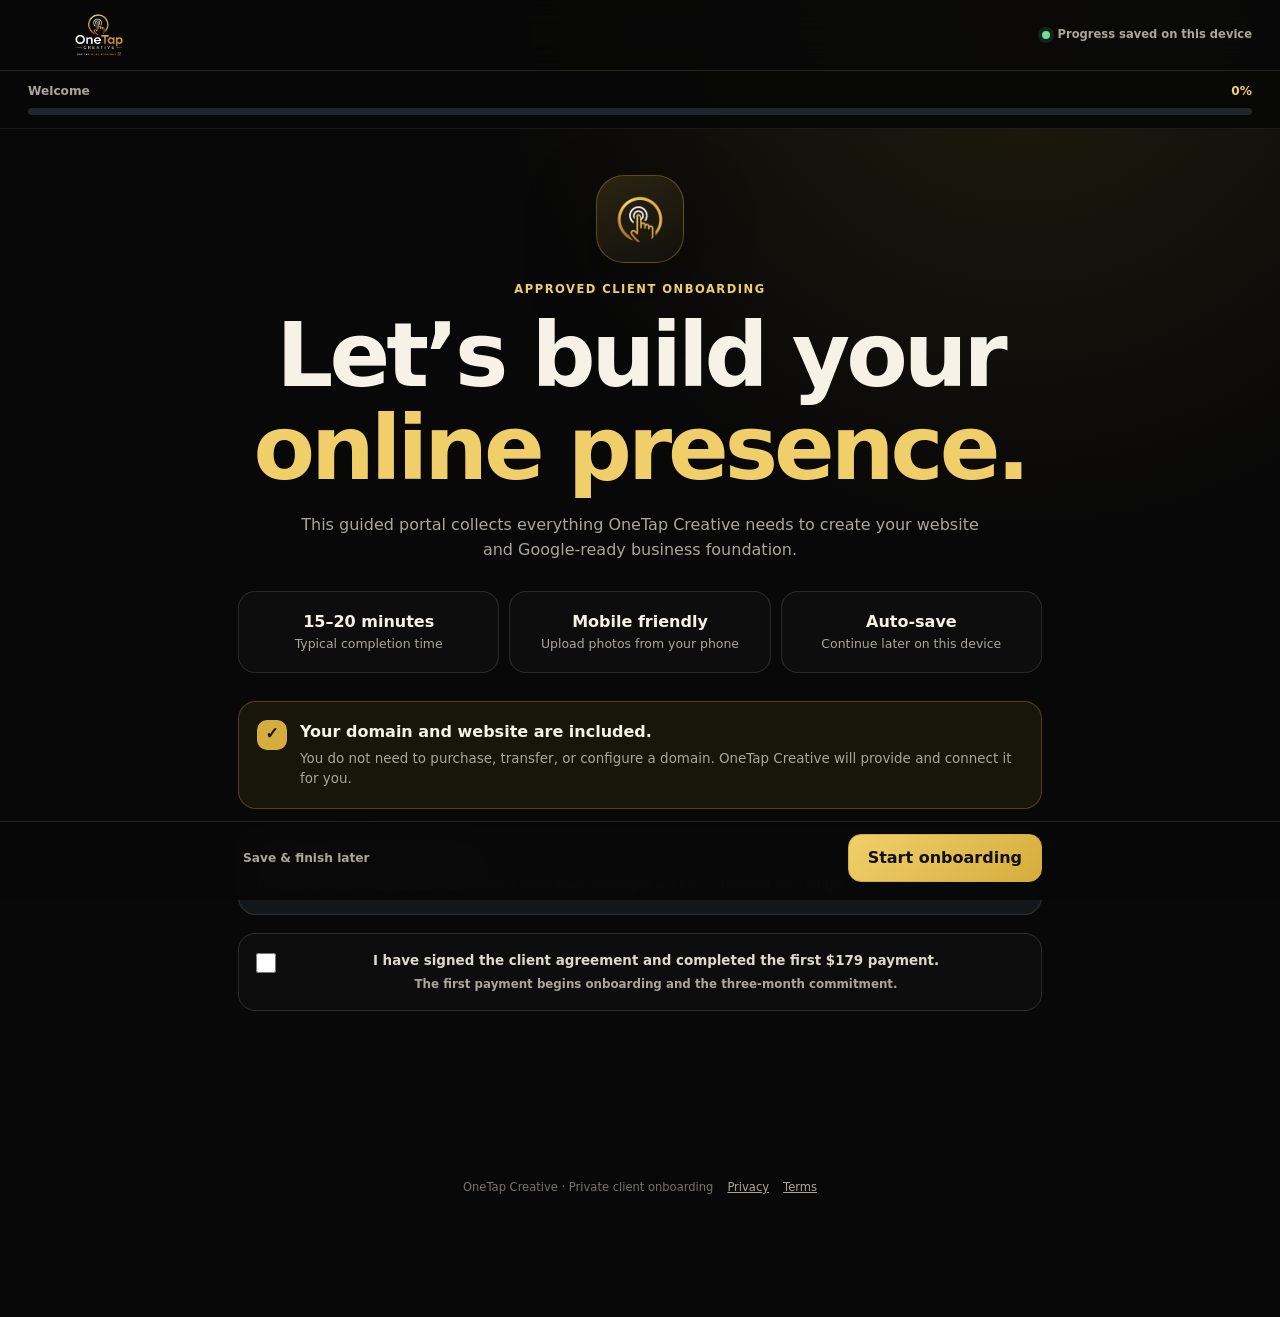
==== onboarding/index.html @ af232808 "Harden static form fallbacks" ====
<!DOCTYPE html>
<html lang="en">
<head>
  <meta charset="utf-8" />
  <meta name="viewport" content="width=device-width, initial-scale=1, viewport-fit=cover" />
  <meta name="robots" content="noindex,nofollow,noarchive" />
  <meta name="theme-color" content="#080808" />
  <meta name="description" content="Private OneTap Creative client onboarding portal." />
  <title>Client Onboarding | OneTap Creative</title>
  <link rel="icon" href="../assets/images/onetap-icon-natural.png" type="image/png" />
  <link rel="apple-touch-icon" href="../assets/images/onetap-icon-natural.png" />
  <link rel="stylesheet" href="onboarding.css?v=1" />
</head>
<body>
  <a class="skip-link" href="#onboarding-form">Skip to onboarding form</a>

  <header class="portal-header">
    <a class="portal-brand" href="../index.html" aria-label="OneTap Creative home">
      <img src="../assets/images/onetap-logo-full-natural.png" alt="OneTap Creative" />
    </a>
    <div class="save-status" id="save-status" role="status" aria-live="polite">
      <span class="save-dot"></span>
      <span>Progress saves on this device</span>
    </div>
  </header>

  <div class="progress-shell" aria-label="Onboarding progress">
    <div class="progress-copy">
      <span id="progress-label">Welcome</span>
      <strong id="progress-percent">0%</strong>
    </div>
    <div class="progress-track" aria-hidden="true"><span id="progress-bar"></span></div>
  </div>

  <main class="portal-main">
    <form
      id="onboarding-form"
      action="https://formsubmit.co/3770cd21b709b2fc75672c99acb98256"
      method="post"
      enctype="multipart/form-data"
      novalidate
    >
      <input type="hidden" name="_subject" value="Completed OneTap Creative Client Onboarding" />
      <input type="hidden" name="_template" value="table" />
      <input type="hidden" name="_captcha" value="false" />
      <input type="hidden" id="onboarding-replyto" name="_replyto" />
      <input type="hidden" name="_autoresponse" value="OneTap Creative received your completed onboarding form. Your business information and uploaded files will be reviewed. You will be contacted if anything is missing before production begins." />
      <input type="hidden" id="form-next" name="_next" value="success.html" />
      <input type="hidden" name="Plan" value="$179/month Complete Online Presence Plan — 3-month minimum" />
      <input type="hidden" name="Portal Version" value="Mobile Onboarding v1" />
      <input type="hidden" id="onboarding-summary" name="Onboarding Summary" />
      <input type="hidden" id="uploaded-file-list" name="Uploaded File Names" />
      <input class="honeypot" type="text" name="_honey" tabindex="-1" autocomplete="off" aria-hidden="true" />

      <section class="portal-step is-active welcome-step" data-step="0" aria-labelledby="welcome-title">
        <div class="welcome-visual"><img src="../assets/images/onetap-icon-natural.png" alt="" /></div>
        <p class="eyebrow">Approved client onboarding</p>
        <h1 id="welcome-title">Let’s build your <em>online presence.</em></h1>
        <p class="step-intro">This guided portal collects everything OneTap Creative needs to create your website and Google-ready business foundation.</p>

        <div class="welcome-facts">
          <article><strong>15–20 minutes</strong><span>Typical completion time</span></article>
          <article><strong>Mobile friendly</strong><span>Upload photos from your phone</span></article>
          <article><strong>Auto-save</strong><span>Continue later on this device</span></article>
        </div>

        <div class="included-domain notice-card">
          <span class="notice-icon" aria-hidden="true">✓</span>
          <div><strong>Your domain and website are included.</strong><p>You do not need to purchase, transfer, or configure a domain. OneTap Creative will provide and connect it for you.</p></div>
        </div>

        <div class="security-card">
          <strong>Never submit passwords.</strong>
          <p>OneTap will send separate instructions whenever manager access is needed for Google or another service.</p>
        </div>

        <label class="confirm-card">
          <input type="checkbox" name="Agreement and Payment Confirmed" value="Yes" required />
          <span><strong>I have signed the client agreement and completed the first $179 payment.</strong><small>The first payment begins onboarding and the three-month commitment.</small></span>
        </label>
      </section>

      <section class="portal-step" data-step="1" aria-labelledby="business-title">
        <p class="eyebrow">Step 1 of 8</p>
        <h2 id="business-title">Tell us about your business.</h2>
        <p class="step-intro">Use the information customers should see online.</p>

        <div class="field-grid two-col">
          <label>Business name *<input name="Business Name" id="business-name" autocomplete="organization" required /></label>
          <label>Primary contact name *<input name="Primary Contact" autocomplete="name" required /></label>
          <label>Best email *<input name="Client Email" id="client-email" type="email" autocomplete="email" required /></label>
          <label>Best phone number *<input name="Business Phone" type="tel" autocomplete="tel" required /></label>
        </div>

        <label>Business type *
          <select name="Business Type" required>
            <option value="" selected disabled>Select your business type</option>
            <option>Barber</option><option>Salon / Hair Stylist</option><option>Nail Technician</option>
            <option>DJ / Event Service</option><option>Auto Detailer</option><option>Cleaning Service</option>
            <option>Landscaper / Lawn Care</option><option>Contractor / Home Service</option>
            <option>Restaurant / Food Service</option><option>Other Local Service</option>
          </select>
        </label>

        <fieldset>
          <legend>How should your location appear? *</legend>
          <div class="choice-stack">
            <label class="choice-card"><input type="radio" name="Location Type" value="Public storefront or office" required /><span><strong>Show my business address</strong><small>Customers visit this location.</small></span></label>
            <label class="choice-card"><input type="radio" name="Location Type" value="Service-area business" required /><span><strong>Show only my service area</strong><small>I travel to customers or work from home.</small></span></label>
          </div>
        </fieldset>

        <div id="address-fields" class="conditional-panel" hidden>
          <div class="field-grid two-col">
            <label>Street address *<input name="Street Address" autocomplete="street-address" /></label>
            <label>City *<input name="Address City" autocomplete="address-level2" /></label>
            <label>State *<input name="Address State" value="CA" autocomplete="address-level1" /></label>
            <label>ZIP code *<input name="ZIP Code" inputmode="numeric" autocomplete="postal-code" /></label>
          </div>
        </div>

        <div id="service-area-fields" class="conditional-panel" hidden>
          <label>Primary city and service area *<textarea name="Service Area" rows="3" placeholder="Example: Stockton and surrounding communities within 25 miles"></textarea></label>
        </div>

        <label>Business hours *<textarea name="Business Hours" rows="5" required placeholder="Example: Monday–Friday 9 AM–6 PM; Saturday 9 AM–3 PM; Sunday closed"></textarea></label>
        <label>Short business description *<textarea name="Business Description" rows="5" maxlength="900" required placeholder="What do you offer, who do you help, and what makes your business different?"></textarea><span class="field-help">Plain language is perfect. OneTap will refine it for the website.</span></label>
      </section>

      <section class="portal-step" data-step="2" aria-labelledby="goal-title">
        <p class="eyebrow">Step 2 of 8</p>
        <h2 id="goal-title">What should customers do first?</h2>
        <p class="step-intro">Choose one primary action. We will design the website around it.</p>

        <fieldset>
          <legend class="sr-only">Primary website action</legend>
          <div class="goal-grid">
            <label class="goal-card"><input type="radio" name="Primary Website Goal" value="Book an appointment" required /><span class="goal-icon">📅</span><strong>Book an appointment</strong><small>Send visitors to a booking option.</small></label>
            <label class="goal-card"><input type="radio" name="Primary Website Goal" value="Request a quote" required /><span class="goal-icon">📝</span><strong>Request a quote</strong><small>Collect qualified project details.</small></label>
            <label class="goal-card"><input type="radio" name="Primary Website Goal" value="Call the business" required /><span class="goal-icon">📞</span><strong>Call the business</strong><small>Make phone calls the main action.</small></label>
            <label class="goal-card"><input type="radio" name="Primary Website Goal" value="Send a text" required /><span class="goal-icon">💬</span><strong>Send a text</strong><small>Start inquiries by text message.</small></label>
            <label class="goal-card"><input type="radio" name="Primary Website Goal" value="Visit the location" required /><span class="goal-icon">📍</span><strong>Visit the location</strong><small>Highlight directions and hours.</small></label>
            <label class="goal-card"><input type="radio" name="Primary Website Goal" value="Help me choose" required /><span class="goal-icon">✨</span><strong>Help me choose</strong><small>OneTap will recommend the best action.</small></label>
          </div>
        </fieldset>

        <div class="conditional-panel" id="goal-details" hidden>
          <div id="booking-fields" hidden>
            <label>Existing booking link, if any<input name="Booking Link" type="url" inputmode="url" placeholder="https://..." /></label>
            <label>How should customers request an appointment?<textarea name="Booking Instructions" rows="4" placeholder="Example: Select a service and time, or text me to confirm availability."></textarea></label>
          </div>
          <div id="quote-fields" hidden>
            <label>What information should customers provide in a quote request?<textarea name="Quote Request Questions" rows="5" placeholder="Example: event date, location, service needed, budget, preferred time..."></textarea></label>
          </div>
          <div id="phone-fields" hidden>
            <label>Public phone number for calls or texts<input name="Public Contact Number" type="tel" autocomplete="tel" /></label>
            <label>Preferred contact hours<input name="Preferred Contact Hours" placeholder="Example: Monday–Saturday, 9 AM–7 PM" /></label>
          </div>
        </div>

        <label>What would make this website successful for you? *<textarea name="Website Success Goal" rows="5" required placeholder="Example: more appointment requests, look professional on Google, show my work, or explain my services clearly."></textarea></label>
      </section>

      <section class="portal-step" data-step="3" aria-labelledby="services-title">
        <p class="eyebrow">Step 3 of 8</p>
        <h2 id="services-title">Add your services and prices.</h2>
        <p class="step-intro">Start with your most important services. You can also upload an existing menu or price sheet later.</p>

        <div id="services-list" class="services-list"></div>
        <button class="secondary-button add-service" id="add-service" type="button">+ Add another service</button>

        <fieldset>
          <legend>How should prices appear?</legend>
          <div class="choice-stack">
            <label class="choice-card"><input type="radio" name="Pricing Display" value="Show exact prices" /><span><strong>Show exact prices</strong><small>Display the amounts I provide.</small></span></label>
            <label class="choice-card"><input type="radio" name="Pricing Display" value="Show starting prices" /><span><strong>Show starting prices</strong><small>Use “Starting at” where appropriate.</small></span></label>
            <label class="choice-card"><input type="radio" name="Pricing Display" value="Do not show prices" /><span><strong>Do not show prices</strong><small>Ask visitors to contact the business.</small></span></label>
            <label class="choice-card"><input type="radio" name="Pricing Display" value="Help me decide" /><span><strong>Help me decide</strong><small>OneTap will recommend the best approach.</small></span></label>
          </div>
        </fieldset>

        <label>Payment methods accepted<textarea name="Payment Methods" rows="3" placeholder="Example: cash, card, Apple Pay, Cash App, invoice"></textarea></label>
      </section>

      <section class="portal-step" data-step="4" aria-labelledby="brand-title">
        <p class="eyebrow">Step 4 of 8</p>
        <h2 id="brand-title">Choose the look and feel.</h2>
        <p class="step-intro">You do not need design experience. Pick what feels closest to your business.</p>

        <fieldset>
          <legend>Preferred website style *</legend>
          <div class="style-grid">
            <label class="style-card modern"><input type="radio" name="Website Style" value="Modern and clean" required /><span><b>Modern &amp; clean</b><small>Simple, bright, organized</small></span></label>
            <label class="style-card bold"><input type="radio" name="Website Style" value="Bold and energetic" required /><span><b>Bold &amp; energetic</b><small>Strong contrast and impact</small></span></label>
            <label class="style-card premium"><input type="radio" name="Website Style" value="Premium and elegant" required /><span><b>Premium &amp; elegant</b><small>Refined and polished</small></span></label>
            <label class="style-card friendly"><input type="radio" name="Website Style" value="Friendly and welcoming" required /><span><b>Friendly &amp; welcoming</b><small>Warm and approachable</small></span></label>
            <label class="style-card dark"><input type="radio" name="Website Style" value="Dark and professional" required /><span><b>Dark &amp; professional</b><small>Confident and modern</small></span></label>
            <label class="style-card choose"><input type="radio" name="Website Style" value="Let OneTap choose" required /><span><b>Let OneTap choose</b><small>We will match your industry</small></span></label>
          </div>
        </fieldset>

        <div class="field-grid two-col">
          <label>Preferred colors<input name="Preferred Colors" placeholder="Example: black and gold" /></label>
          <label>Colors to avoid<input name="Colors to Avoid" placeholder="Example: bright pink" /></label>
        </div>
        <label>Words that describe your brand<textarea name="Brand Personality" rows="3" placeholder="Example: professional, family-friendly, premium, energetic"></textarea></label>
        <label>Social media links or handles<textarea name="Social Media Links" rows="4" placeholder="Instagram, Facebook, TikTok, YouTube, Yelp, or other links"></textarea></label>
      </section>

      <section class="portal-step" data-step="5" aria-labelledby="content-title">
        <p class="eyebrow">Step 5 of 8</p>
        <h2 id="content-title">Upload your photos and content.</h2>
        <p class="step-intro">Original, well-lit photos build trust. Upload what you have now; OneTap will organize it.</p>

        <div class="upload-stack">
          <label class="upload-card">
            <span class="upload-icon">⬆</span><strong>Business logo</strong><small>PNG, JPG, WEBP, SVG, or PDF</small>
            <input type="file" name="Business Logo" accept="image/png,image/jpeg,image/webp,image/svg+xml,application/pdf" />
            <span class="file-status">No file selected</span>
          </label>
          <label class="upload-card">
            <span class="upload-icon">📷</span><strong>Business and work photos</strong><small>Team, location, services, products, or completed work</small>
            <input type="file" name="Business Photos" accept="image/*" multiple />
            <span class="file-status">No files selected</span>
          </label>
          <label class="upload-card">
            <span class="upload-icon">📄</span><strong>Menus, flyers, or price sheets</strong><small>Photos or PDFs are accepted</small>
            <input type="file" name="Menus and Documents" accept="image/*,application/pdf" multiple />
            <span class="file-status">No files selected</span>
          </label>
        </div>

        <div id="image-preview" class="image-preview" aria-live="polite"></div>
        <p class="upload-note">For reliable delivery, keep the combined upload under 20 MB. Text answers save automatically, but files may need to be selected again if you close the browser or switch devices.</p>

        <fieldset>
          <legend>Do you need help with images?</legend>
          <div class="choice-stack">
            <label class="choice-card"><input type="radio" name="Image Help" value="No, I have enough original photos" /><span><strong>I have enough photos</strong><small>Use the images I submitted.</small></span></label>
            <label class="choice-card"><input type="radio" name="Image Help" value="Yes, help find appropriate images" /><span><strong>I need image help</strong><small>OneTap may recommend appropriate licensed images.</small></span></label>
          </div>
        </fieldset>

        <label>Anything important that must appear on the website?<textarea name="Required Website Content" rows="5" placeholder="Certifications, years of experience, guarantees, policies, awards, languages, special offers, or other details"></textarea></label>
      </section>

      <section class="portal-step" data-step="6" aria-labelledby="contact-title">
        <p class="eyebrow">Step 6 of 8</p>
        <h2 id="contact-title">Confirm customer contact details.</h2>
        <p class="step-intro">This is where website inquiries should go after launch.</p>

        <div class="field-grid two-col">
          <label>Inquiry notification email *<input name="Inquiry Email" type="email" autocomplete="email" required /></label>
          <label>Inquiry notification phone<input name="Inquiry Phone" type="tel" autocomplete="tel" /></label>
        </div>
        <label>How quickly do you normally respond?<select name="Response Time"><option value="">Select one</option><option>Within 1 hour</option><option>Same business day</option><option>Within 24 hours</option><option>Within 2 business days</option><option>Response time varies</option></select></label>
        <label>Customer instructions<textarea name="Customer Contact Instructions" rows="4" placeholder="Example: Please include the event date and location, or text for same-day availability."></textarea></label>

        <div class="notice-card">
          <span class="notice-icon">i</span>
          <div><strong>OneTap will create and connect the website form.</strong><p>You do not need to configure technical form settings, hosting, or email routing.</p></div>
        </div>
      </section>

      <section class="portal-step" data-step="7" aria-labelledby="google-title">
        <p class="eyebrow">Step 7 of 8</p>
        <h2 id="google-title">Google Business Profile.</h2>
        <p class="step-intro">Tell us what you already have. OneTap will guide the next step without asking for your password.</p>

        <fieldset>
          <legend>Do you currently have a Google Business Profile? *</legend>
          <div class="choice-stack">
            <label class="choice-card"><input type="radio" name="Google Business Profile Status" value="Yes" required /><span><strong>Yes</strong><small>My business already appears on Google Maps or Search.</small></span></label>
            <label class="choice-card"><input type="radio" name="Google Business Profile Status" value="No" required /><span><strong>No</strong><small>I need OneTap’s help creating one.</small></span></label>
            <label class="choice-card"><input type="radio" name="Google Business Profile Status" value="Not sure" required /><span><strong>Not sure</strong><small>OneTap can check for me.</small></span></label>
          </div>
        </fieldset>

        <div class="conditional-panel" id="gbp-existing" hidden>
          <label>Google Business Profile or Maps link, if available<input name="Existing Google Profile Link" type="url" inputmode="url" placeholder="https://..." /></label>
          <div class="security-card"><strong>Do not enter your Google password.</strong><p>After submission, OneTap will send simple instructions for adding OneTap Creative as a manager.</p></div>
        </div>

        <div class="conditional-panel" id="gbp-new" hidden>
          <label>Official business name for Google<input name="Official Google Business Name" /></label>
          <label>Primary business category<input name="Preferred Google Category" placeholder="Example: Barber shop, DJ service, Cleaning service" /></label>
          <label>Business opening month and year<input name="Business Opening Date" placeholder="Example: June 2021" /></label>
          <label>Google business description<textarea name="Google Business Description" rows="5" placeholder="Describe your services, service area, experience, and what makes the business different."></textarea></label>
          <div class="notice-card"><span class="notice-icon">✓</span><div><strong>The profile belongs to your business.</strong><p>OneTap will request management access only. Google controls verification, approval, suspension, Maps placement, and search rankings.</p></div></div>
        </div>
      </section>

      <section class="portal-step" data-step="8" aria-labelledby="review-title">
        <p class="eyebrow">Step 8 of 8</p>
        <h2 id="review-title">Review and submit.</h2>
        <p class="step-intro">Check the summary below. Use Back to correct anything before submitting.</p>

        <div id="review-summary" class="review-summary"></div>

        <div class="final-confirmations">
          <label class="confirm-card"><input type="checkbox" name="Information Accuracy Confirmed" value="Yes" required /><span><strong>The business information is accurate.</strong><small>I will notify OneTap if anything changes.</small></span></label>
          <label class="confirm-card"><input type="checkbox" name="Content Rights Confirmed" value="Yes" required /><span><strong>I am authorized to use the submitted content.</strong><small>This includes photos, logos, text, and business information.</small></span></label>
          <label class="confirm-card"><input type="checkbox" name="Scope Confirmed" value="Yes" required /><span><strong>I understand the standard website scope.</strong><small>One mobile-first page, up to approximately 8–10 sections, one primary action, and two organized prelaunch revision rounds.</small></span></label>
          <label class="confirm-card"><input type="checkbox" name="Monthly Updates Confirmed" value="Yes" required /><span><strong>I understand the monthly update allowance.</strong><small>Up to 30 minutes of reasonable updates per month; unused time does not roll over.</small></span></label>
          <label class="confirm-card"><input type="checkbox" name="Domain Management Confirmed" value="Yes" required /><span><strong>I understand OneTap provides and connects the domain and website.</strong><small>Domain, hosting, SSL, backups, and technical management are included while the plan is active, subject to the client agreement.</small></span></label>
        </div>

        <div class="submit-notice"><strong>Ready to submit?</strong><p>OneTap will review your onboarding, identify anything missing, and begin the production process when the required content is complete.</p></div>
      </section>

      <div class="validation-message" id="validation-message" role="alert" aria-live="assertive" hidden></div>

      <nav class="portal-actions" aria-label="Onboarding controls">
        <button class="text-button" id="save-later" type="button">Save &amp; finish later</button>
        <div class="action-buttons">
          <button class="secondary-button" id="back-button" type="button" hidden>Back</button>
          <button class="primary-button" id="next-button" type="button">Start onboarding</button>
          <button class="primary-button submit-button" id="submit-button" type="submit" hidden>Submit onboarding <span aria-hidden="true">→</span></button>
        </div>
      </nav>
    </form>
  </main>

  <footer class="portal-footer"><p>OneTap Creative · Private client onboarding</p><a href="../privacy.html" target="_blank" rel="noopener">Privacy</a><a href="../terms.html" target="_blank" rel="noopener">Terms</a></footer>
  <script src="onboarding.js?v=1"></script>
</body>
</html>
---- onboarding/onboarding.css ----
:root{--bg:#080808;--panel:#111316;--panel-2:#171a1e;--text:#f6f2e8;--muted:#aaa69c;--line:rgba(255,255,255,.12);--gold:#d6ad3c;--gold-light:#f0cf6a;--danger:#ff7a7a;--success:#6ddd9a;--shadow:0 24px 70px rgba(0,0,0,.38);--radius:22px;--safe-bottom:max(18px,env(safe-area-inset-bottom))}*{box-sizing:border-box}html{scroll-behavior:smooth}body{margin:0;background:radial-gradient(circle at 80% 0,rgba(214,173,60,.12),transparent 32%),var(--bg);color:var(--text);font-family:Inter,ui-sans-serif,system-ui,-apple-system,BlinkMacSystemFont,"Segoe UI",sans-serif;line-height:1.55}button,input,select,textarea{font:inherit}button{cursor:pointer}a{color:inherit}.skip-link{position:fixed;left:12px;top:-60px;z-index:100;background:#fff;color:#111;padding:10px 14px;border-radius:10px}.skip-link:focus{top:12px}.portal-header{position:sticky;top:0;z-index:30;display:flex;align-items:center;justify-content:space-between;gap:16px;padding:14px clamp(16px,4vw,28px);background:rgba(8,8,8,.9);backdrop-filter:blur(16px);border-bottom:1px solid var(--line)}.portal-brand img{display:block;width:142px;max-height:42px;object-fit:contain}.save-status{display:flex;align-items:center;gap:8px;color:var(--muted);font-size:.72rem;font-weight:700}.save-dot{width:8px;height:8px;border-radius:50%;background:var(--success);box-shadow:0 0 0 4px rgba(109,221,154,.12)}.save-status.is-saving .save-dot{background:var(--gold);animation:pulse 1s infinite}.progress-shell{position:sticky;top:70px;z-index:25;padding:11px clamp(16px,4vw,28px) 13px;background:rgba(8,8,8,.94);border-bottom:1px solid rgba(255,255,255,.07)}.progress-copy{display:flex;justify-content:space-between;gap:12px;margin-bottom:7px;color:var(--muted);font-size:.76rem;font-weight:800}.progress-copy strong{color:var(--gold-light)}.progress-track{height:7px;background:#22262a;border-radius:999px;overflow:hidden}.progress-track span{display:block;height:100%;width:0;background:linear-gradient(90deg,#a77816,var(--gold-light));border-radius:inherit;transition:width .28s ease}.portal-main{width:min(100%,860px);margin:0 auto;padding:28px 16px 140px}.portal-step{display:none;animation:stepIn .28s ease}.portal-step.is-active{display:block}.welcome-step{text-align:center}.welcome-visual{display:grid;place-items:center;width:88px;height:88px;margin:4px auto 18px;border:1px solid rgba(214,173,60,.35);border-radius:28px;background:linear-gradient(145deg,rgba(214,173,60,.16),rgba(255,255,255,.02));box-shadow:var(--shadow)}.welcome-visual img{width:58px;height:58px;object-fit:contain}.eyebrow{margin:0 0 10px;color:var(--gold-light);font-size:.72rem;font-weight:900;letter-spacing:.13em;text-transform:uppercase}.portal-step h1,.portal-step h2{margin:0;line-height:1.04;letter-spacing:-.045em}.portal-step h1{font-size:clamp(2.8rem,13vw,5.6rem)}.portal-step h2{font-size:clamp(2.35rem,10vw,4.4rem)}.portal-step em{color:var(--gold-light);font-style:normal}.step-intro{max-width:700px;margin:18px auto 28px;color:var(--muted);font-size:1rem}.welcome-facts{display:grid;gap:10px;margin:28px 0}.welcome-facts article{padding:18px;border:1px solid var(--line);border-radius:17px;background:rgba(255,255,255,.025)}.welcome-facts strong,.welcome-facts span{display:block}.welcome-facts strong{font-size:1rem}.welcome-facts span{color:var(--muted);font-size:.78rem}.notice-card,.security-card,.submit-notice{display:grid;grid-template-columns:auto 1fr;gap:13px;text-align:left;padding:18px;border-radius:18px;margin:18px 0}.notice-card{border:1px solid rgba(214,173,60,.3);background:rgba(214,173,60,.08)}.security-card{display:block;border:1px solid rgba(255,255,255,.12);background:#14171a}.notice-icon{display:grid;place-items:center;width:30px;height:30px;border-radius:10px;background:var(--gold);color:#111;font-weight:1000}.notice-card p,.security-card p,.submit-notice p{margin:4px 0 0;color:var(--muted);font-size:.84rem}.included-domain{margin-top:22px}label,fieldset{display:block}fieldset{padding:0;margin:28px 0;border:0}legend{margin-bottom:13px;font-weight:900}.field-grid{display:grid;gap:16px}.two-col{grid-template-columns:1fr}label{margin:16px 0;color:#ddd9cf;font-size:.84rem;font-weight:800}input,select,textarea{width:100%;margin-top:7px;padding:15px 14px;border:1px solid var(--line);border-radius:14px;background:#101215;color:var(--text);outline:none;transition:border-color .2s,box-shadow .2s,background .2s}input:focus,select:focus,textarea:focus{border-color:var(--gold);box-shadow:0 0 0 4px rgba(214,173,60,.12);background:#121519}textarea{resize:vertical;min-height:96px}.field-help{display:block;margin-top:7px;color:var(--muted);font-size:.72rem;font-weight:600}.choice-stack,.goal-grid,.style-grid{display:grid;gap:10px}.choice-card,.goal-card,.style-card,.confirm-card{position:relative;display:grid;grid-template-columns:auto 1fr;gap:12px;align-items:start;margin:0;padding:17px;border:1px solid var(--line);border-radius:17px;background:rgba(255,255,255,.025);cursor:pointer;transition:border-color .2s,transform .2s,background .2s}.choice-card:hover,.goal-card:hover,.style-card:hover,.confirm-card:hover{transform:translateY(-1px);border-color:rgba(214,173,60,.45)}.choice-card:has(input:checked),.goal-card:has(input:checked),.style-card:has(input:checked),.confirm-card:has(input:checked){border-color:var(--gold);background:rgba(214,173,60,.09);box-shadow:0 0 0 3px rgba(214,173,60,.08)}.choice-card input,.goal-card input,.style-card input,.confirm-card input{width:20px;height:20px;margin:2px 0 0;accent-color:var(--gold)}.choice-card strong,.choice-card small,.goal-card strong,.goal-card small,.style-card b,.style-card small,.confirm-card strong,.confirm-card small{display:block}.choice-card small,.goal-card small,.style-card small,.confirm-card small{margin-top:3px;color:var(--muted);font-size:.74rem;font-weight:600}.goal-card{grid-template-columns:42px 1fr;min-height:116px}.goal-icon{font-size:1.55rem}.style-card{min-height:116px;align-items:end;overflow:hidden}.style-card::after{content:"";position:absolute;inset:0;z-index:-1;opacity:.42}.style-card.modern::after{background:linear-gradient(135deg,#eef2f3,#a8b5be)}.style-card.bold::after{background:linear-gradient(135deg,#ff4d32,#111 65%)}.style-card.premium::after{background:linear-gradient(135deg,#0c0c0c,#b28a2e)}.style-card.friendly::after{background:linear-gradient(135deg,#f6c781,#e99b73)}.style-card.dark::after{background:linear-gradient(135deg,#111,#24303b)}.style-card.choose::after{background:linear-gradient(135deg,#392b4f,#826ca4)}.conditional-panel{margin:18px 0;padding:17px;border:1px solid var(--line);border-radius:18px;background:rgba(255,255,255,.02)}.services-list{display:grid;gap:14px}.service-row{position:relative;padding:18px;border:1px solid var(--line);border-radius:18px;background:var(--panel)}.service-row-header{display:flex;justify-content:space-between;align-items:center;gap:12px;margin-bottom:4px}.service-row-header strong{color:var(--gold-light)}.remove-service{border:0;background:transparent;color:#c8c2b7;font-size:.75rem;font-weight:800}.remove-service:hover{color:var(--danger)}.add-service{width:100%;margin-top:14px}.upload-stack{display:grid;gap:13px}.upload-card{display:grid;grid-template-columns:42px 1fr;column-gap:12px;align-items:center;margin:0;padding:19px;border:1px dashed rgba(214,173,60,.4);border-radius:18px;background:rgba(214,173,60,.045);cursor:pointer}.upload-card:hover{border-style:solid}.upload-card input{grid-column:1/-1;margin:12px 0 0;padding:10px;background:#0d0f11}.upload-card strong,.upload-card small,.upload-card .file-status{display:block}.upload-card small{color:var(--muted);font-size:.72rem}.upload-icon{font-size:1.5rem}.file-status{grid-column:1/-1;margin-top:8px;color:var(--gold-light);font-size:.72rem}.image-preview{display:grid;grid-template-columns:repeat(3,1fr);gap:8px;margin-top:14px}.image-preview img{width:100%;aspect-ratio:1;object-fit:cover;border-radius:12px;border:1px solid var(--line)}.upload-note{color:var(--muted);font-size:.75rem}.review-summary{display:grid;gap:12px}.review-card{padding:18px;border:1px solid var(--line);border-radius:18px;background:var(--panel)}.review-card-head{display:flex;justify-content:space-between;align-items:center;gap:14px;margin-bottom:10px}.review-card h3{margin:0;font-size:1rem}.review-card button{border:0;background:transparent;color:var(--gold-light);font-size:.75rem;font-weight:900}.review-card dl{display:grid;grid-template-columns:minmax(110px,.7fr) 1.3fr;gap:8px 12px;margin:0}.review-card dt{color:var(--muted);font-size:.73rem}.review-card dd{margin:0;overflow-wrap:anywhere;font-size:.8rem;font-weight:700}.final-confirmations{display:grid;gap:10px;margin-top:22px}.submit-notice{display:block;border:1px solid rgba(109,221,154,.28);background:rgba(109,221,154,.07)}.validation-message{position:fixed;left:16px;right:16px;bottom:105px;z-index:50;max-width:760px;margin:auto;padding:13px 15px;border:1px solid rgba(255,122,122,.4);border-radius:14px;background:#32191b;color:#ffd6d6;box-shadow:var(--shadow);font-size:.82rem;font-weight:800}.portal-actions{position:fixed;left:0;right:0;bottom:0;z-index:40;display:flex;justify-content:space-between;align-items:center;gap:10px;padding:12px max(16px,calc((100vw - 860px)/2 + 16px)) var(--safe-bottom);background:rgba(8,8,8,.95);backdrop-filter:blur(18px);border-top:1px solid var(--line)}.action-buttons{display:flex;gap:8px;margin-left:auto}.primary-button,.secondary-button,.text-button{min-height:48px;border-radius:13px;font-weight:900}.primary-button{border:1px solid var(--gold);background:linear-gradient(135deg,var(--gold-light),var(--gold));color:#111;padding:0 19px}.secondary-button{border:1px solid var(--line);background:#16191c;color:var(--text);padding:0 17px}.text-button{border:0;background:transparent;color:var(--muted);padding:0 5px;font-size:.76rem}.primary-button:disabled{opacity:.62;cursor:wait}.portal-footer{display:flex;justify-content:center;gap:14px;flex-wrap:wrap;padding:28px 16px 120px;color:#77736b;font-size:.72rem}.portal-footer p{margin:0}.portal-footer a{color:#aaa69c}.honeypot{position:absolute!important;left:-9999px!important;width:1px!important;height:1px!important}.sr-only{position:absolute;width:1px;height:1px;padding:0;margin:-1px;overflow:hidden;clip:rect(0,0,0,0);white-space:nowrap;border:0}.is-invalid{border-color:var(--danger)!important;box-shadow:0 0 0 4px rgba(255,122,122,.1)!important}@keyframes stepIn{from{opacity:0;transform:translateY(8px)}to{opacity:1;transform:none}}@keyframes pulse{50%{opacity:.45}}@media(min-width:620px){.portal-main{padding-top:42px}.welcome-facts{grid-template-columns:repeat(3,1fr)}.two-col,.goal-grid,.style-grid{grid-template-columns:repeat(2,minmax(0,1fr))}.portal-step:not(.welcome-step){padding:12px 28px}.image-preview{grid-template-columns:repeat(5,1fr)}}@media(min-width:900px){.portal-main{padding-left:28px;padding-right:28px}.portal-step:not(.welcome-step){padding:18px 52px}.portal-actions{padding-left:max(24px,calc((100vw - 860px)/2 + 28px));padding-right:max(24px,calc((100vw - 860px)/2 + 28px))}}@media(max-width:540px){.save-status span:last-child{display:none}.portal-brand img{width:124px}.portal-header{min-height:64px}.progress-shell{top:64px}.portal-actions{align-items:center}.text-button{max-width:90px;line-height:1.15}.primary-button,.secondary-button{padding-inline:14px}.review-card dl{grid-template-columns:1fr}.review-card dt{margin-top:4px}.goal-grid,.style-grid{grid-template-columns:1fr}}@media(prefers-reduced-motion:reduce){*{scroll-behavior:auto!important;animation:none!important;transition:none!important}}
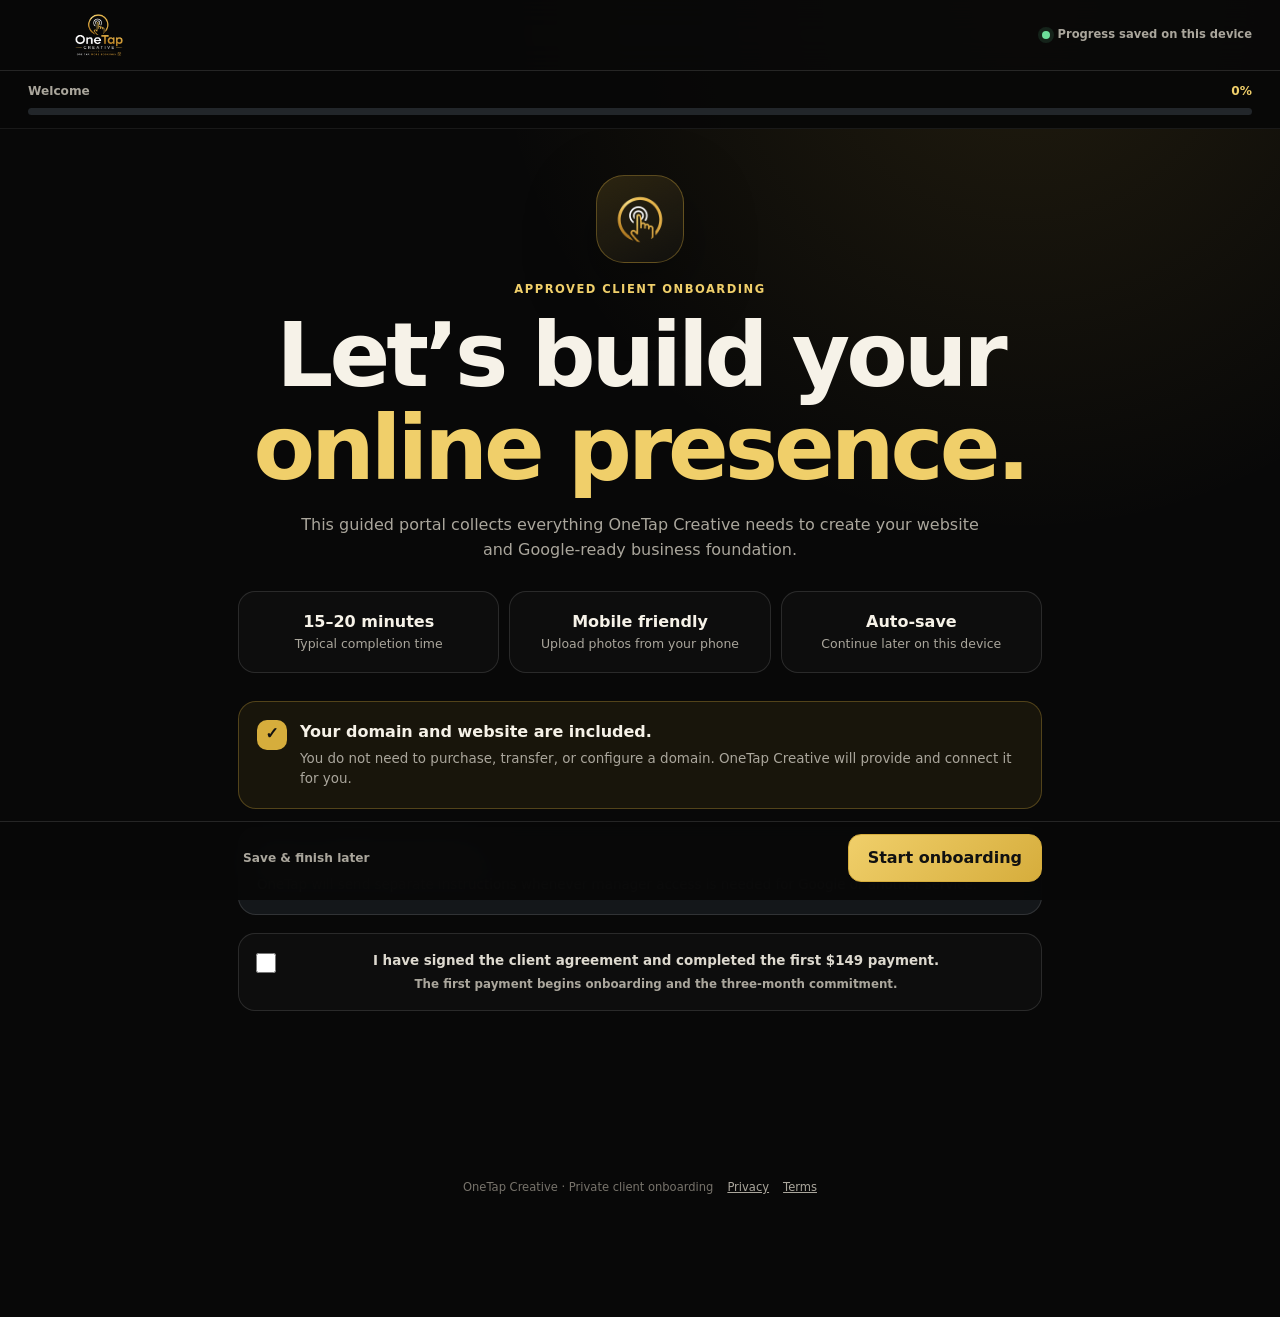
==== commit 1e1ce4ba: "Update OneTap pricing to $149 monthly" ====
--- a/onboarding/index.html
+++ b/onboarding/index.html
@@ -46,7 +46,7 @@
       <input type="hidden" id="onboarding-replyto" name="_replyto" />
       <input type="hidden" name="_autoresponse" value="OneTap Creative received your completed onboarding form. Your business information and uploaded files will be reviewed. You will be contacted if anything is missing before production begins." />
       <input type="hidden" id="form-next" name="_next" value="success.html" />
-      <input type="hidden" name="Plan" value="$179/month Complete Online Presence Plan — 3-month minimum" />
+      <input type="hidden" name="Plan" value="$149/month Complete Online Presence Plan — 3-month minimum" />
       <input type="hidden" name="Portal Version" value="Mobile Onboarding v1" />
       <input type="hidden" id="onboarding-summary" name="Onboarding Summary" />
       <input type="hidden" id="uploaded-file-list" name="Uploaded File Names" />
@@ -76,7 +76,7 @@
 
         <label class="confirm-card">
           <input type="checkbox" name="Agreement and Payment Confirmed" value="Yes" required />
-          <span><strong>I have signed the client agreement and completed the first $179 payment.</strong><small>The first payment begins onboarding and the three-month commitment.</small></span>
+          <span><strong>I have signed the client agreement and completed the first $149 payment.</strong><small>The first payment begins onboarding and the three-month commitment.</small></span>
         </label>
       </section>
 
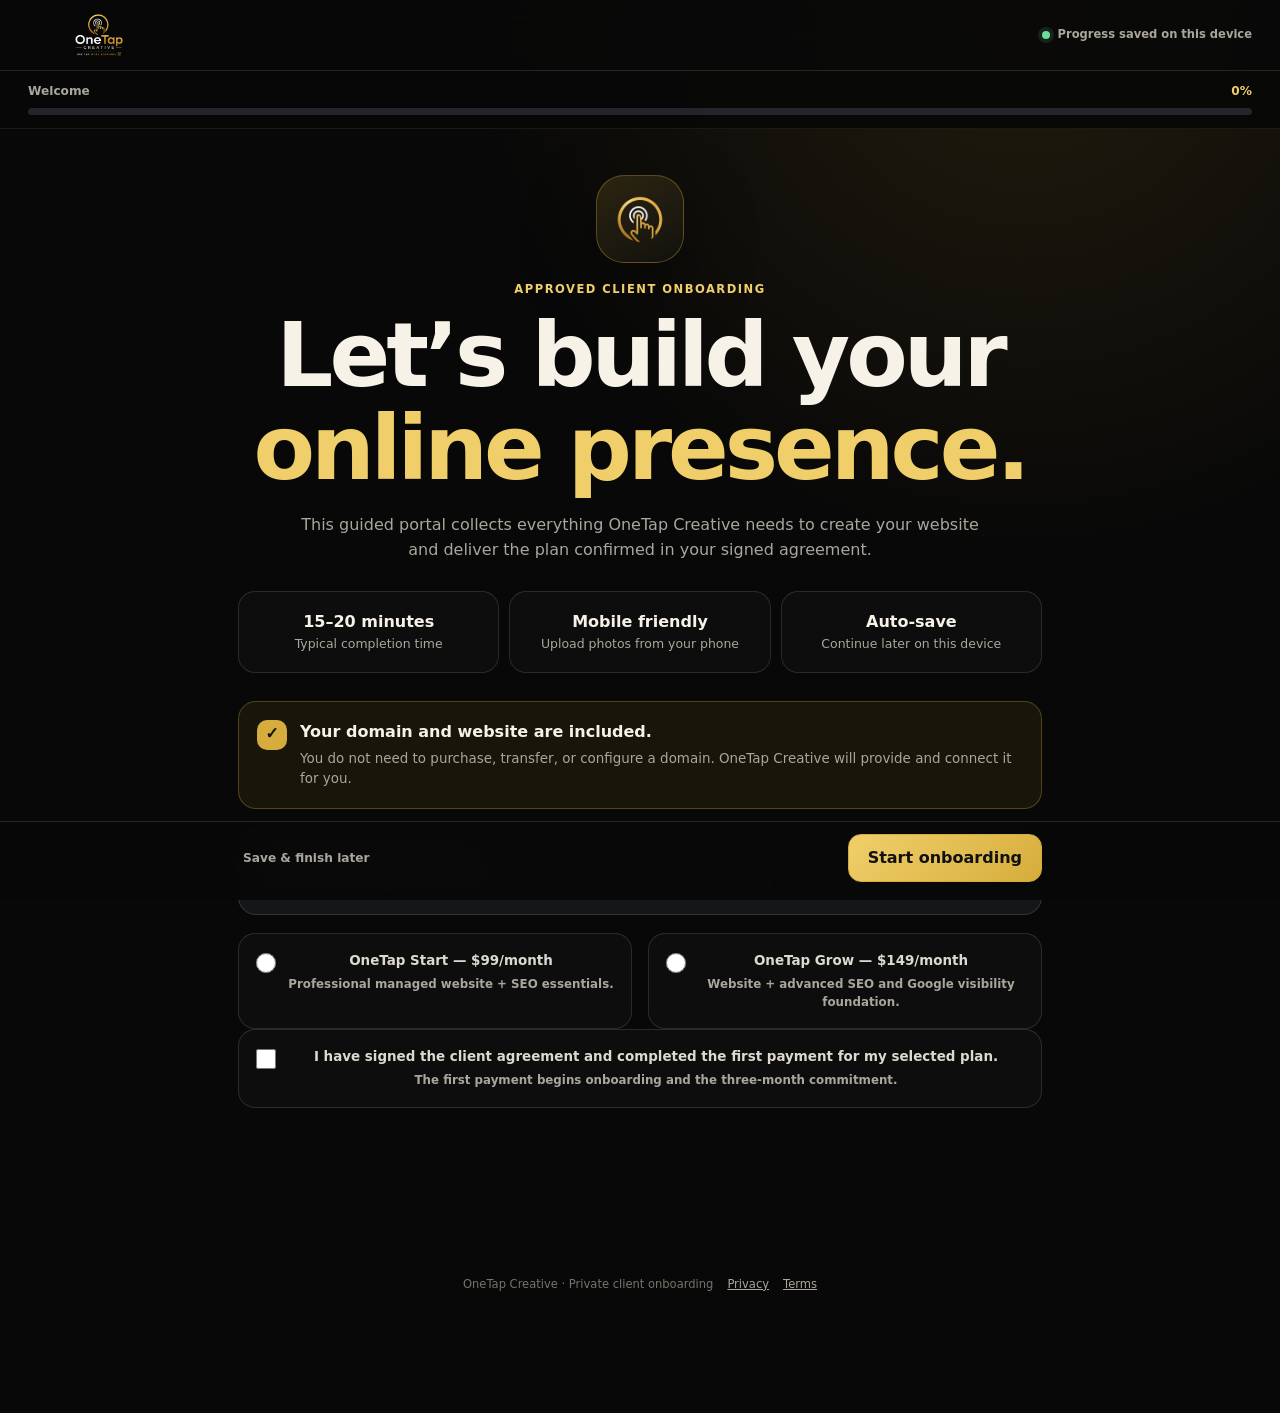
==== commit a743842c: "Capture selected plan in client onboarding" ====
--- a/onboarding/index.html
+++ b/onboarding/index.html
@@ -46,7 +46,7 @@
       <input type="hidden" id="onboarding-replyto" name="_replyto" />
       <input type="hidden" name="_autoresponse" value="OneTap Creative received your completed onboarding form. Your business information and uploaded files will be reviewed. You will be contacted if anything is missing before production begins." />
       <input type="hidden" id="form-next" name="_next" value="success.html" />
-      <input type="hidden" name="Plan" value="$149/month Complete Online Presence Plan — 3-month minimum" />
+      <input type="hidden" name="Plan Structure" value="OneTap Start $99/month or OneTap Grow $149/month — 3-month minimum" />
       <input type="hidden" name="Portal Version" value="Mobile Onboarding v1" />
       <input type="hidden" id="onboarding-summary" name="Onboarding Summary" />
       <input type="hidden" id="uploaded-file-list" name="Uploaded File Names" />
@@ -56,7 +56,7 @@
         <div class="welcome-visual"><img src="../assets/images/onetap-icon-natural.png" alt="" /></div>
         <p class="eyebrow">Approved client onboarding</p>
         <h1 id="welcome-title">Let’s build your <em>online presence.</em></h1>
-        <p class="step-intro">This guided portal collects everything OneTap Creative needs to create your website and Google-ready business foundation.</p>
+        <p class="step-intro">This guided portal collects everything OneTap Creative needs to create your website and deliver the plan confirmed in your signed agreement.</p>
 
         <div class="welcome-facts">
           <article><strong>15–20 minutes</strong><span>Typical completion time</span></article>
@@ -74,9 +74,13 @@
           <p>OneTap will send separate instructions whenever manager access is needed for Google or another service.</p>
         </div>
 
+        <div class="field-grid two-col">
+          <label class="choice-card"><input type="radio" name="Selected Plan" value="OneTap Start — $99/month" required /><span><strong>OneTap Start — $99/month</strong><small>Professional managed website + SEO essentials.</small></span></label>
+          <label class="choice-card"><input type="radio" name="Selected Plan" value="OneTap Grow — $149/month" required /><span><strong>OneTap Grow — $149/month</strong><small>Website + advanced SEO and Google visibility foundation.</small></span></label>
+        </div>
         <label class="confirm-card">
           <input type="checkbox" name="Agreement and Payment Confirmed" value="Yes" required />
-          <span><strong>I have signed the client agreement and completed the first $149 payment.</strong><small>The first payment begins onboarding and the three-month commitment.</small></span>
+          <span><strong>I have signed the client agreement and completed the first payment for my selected plan.</strong><small>The first payment begins onboarding and the three-month commitment.</small></span>
         </label>
       </section>
 
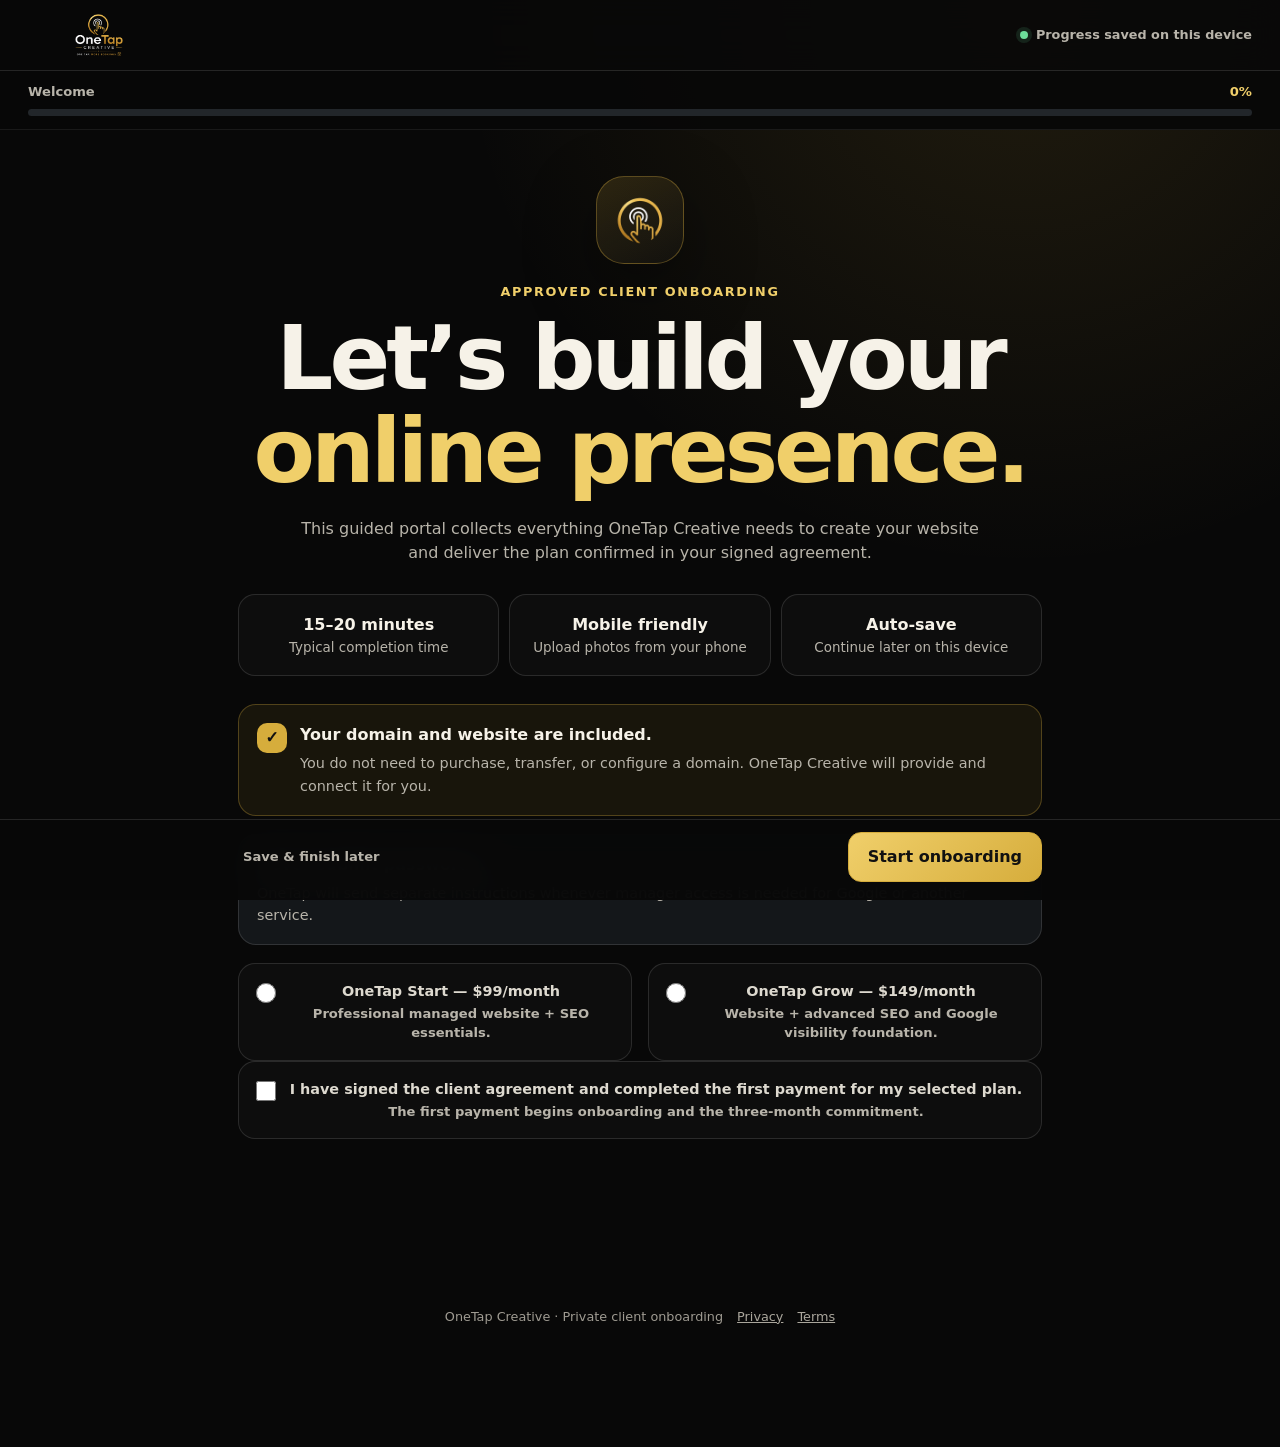
==== commit 6194c4e4: "Bust onboarding assets for readability QA" ====
--- a/onboarding/index.html
+++ b/onboarding/index.html
@@ -9,7 +9,7 @@
   <title>Client Onboarding | OneTap Creative</title>
   <link rel="icon" href="../assets/images/onetap-icon-natural.png" type="image/png" />
   <link rel="apple-touch-icon" href="../assets/images/onetap-icon-natural.png" />
-  <link rel="stylesheet" href="onboarding.css?v=1" />
+  <link rel="stylesheet" href="/onboarding/onboarding.css?v=final-qa-1" />
 </head>
 <body>
   <a class="skip-link" href="#onboarding-form">Skip to onboarding form</a>
@@ -326,6 +326,6 @@
   </main>
 
   <footer class="portal-footer"><p>OneTap Creative · Private client onboarding</p><a href="../privacy.html" target="_blank" rel="noopener">Privacy</a><a href="../terms.html" target="_blank" rel="noopener">Terms</a></footer>
-  <script src="onboarding.js?v=1"></script>
+  <script src="/onboarding/onboarding.js?v=final-qa-1"></script>
 </body>
 </html>
--- a/onboarding/onboarding.css
+++ b/onboarding/onboarding.css
@@ -1 +1,34 @@
 :root{--bg:#080808;--panel:#111316;--panel-2:#171a1e;--text:#f6f2e8;--muted:#aaa69c;--line:rgba(255,255,255,.12);--gold:#d6ad3c;--gold-light:#f0cf6a;--danger:#ff7a7a;--success:#6ddd9a;--shadow:0 24px 70px rgba(0,0,0,.38);--radius:22px;--safe-bottom:max(18px,env(safe-area-inset-bottom))}*{box-sizing:border-box}html{scroll-behavior:smooth}body{margin:0;background:radial-gradient(circle at 80% 0,rgba(214,173,60,.12),transparent 32%),var(--bg);color:var(--text);font-family:Inter,ui-sans-serif,system-ui,-apple-system,BlinkMacSystemFont,"Segoe UI",sans-serif;line-height:1.55}button,input,select,textarea{font:inherit}button{cursor:pointer}a{color:inherit}.skip-link{position:fixed;left:12px;top:-60px;z-index:100;background:#fff;color:#111;padding:10px 14px;border-radius:10px}.skip-link:focus{top:12px}.portal-header{position:sticky;top:0;z-index:30;display:flex;align-items:center;justify-content:space-between;gap:16px;padding:14px clamp(16px,4vw,28px);background:rgba(8,8,8,.9);backdrop-filter:blur(16px);border-bottom:1px solid var(--line)}.portal-brand img{display:block;width:142px;max-height:42px;object-fit:contain}.save-status{display:flex;align-items:center;gap:8px;color:var(--muted);font-size:.72rem;font-weight:700}.save-dot{width:8px;height:8px;border-radius:50%;background:var(--success);box-shadow:0 0 0 4px rgba(109,221,154,.12)}.save-status.is-saving .save-dot{background:var(--gold);animation:pulse 1s infinite}.progress-shell{position:sticky;top:70px;z-index:25;padding:11px clamp(16px,4vw,28px) 13px;background:rgba(8,8,8,.94);border-bottom:1px solid rgba(255,255,255,.07)}.progress-copy{display:flex;justify-content:space-between;gap:12px;margin-bottom:7px;color:var(--muted);font-size:.76rem;font-weight:800}.progress-copy strong{color:var(--gold-light)}.progress-track{height:7px;background:#22262a;border-radius:999px;overflow:hidden}.progress-track span{display:block;height:100%;width:0;background:linear-gradient(90deg,#a77816,var(--gold-light));border-radius:inherit;transition:width .28s ease}.portal-main{width:min(100%,860px);margin:0 auto;padding:28px 16px 140px}.portal-step{display:none;animation:stepIn .28s ease}.portal-step.is-active{display:block}.welcome-step{text-align:center}.welcome-visual{display:grid;place-items:center;width:88px;height:88px;margin:4px auto 18px;border:1px solid rgba(214,173,60,.35);border-radius:28px;background:linear-gradient(145deg,rgba(214,173,60,.16),rgba(255,255,255,.02));box-shadow:var(--shadow)}.welcome-visual img{width:58px;height:58px;object-fit:contain}.eyebrow{margin:0 0 10px;color:var(--gold-light);font-size:.72rem;font-weight:900;letter-spacing:.13em;text-transform:uppercase}.portal-step h1,.portal-step h2{margin:0;line-height:1.04;letter-spacing:-.045em}.portal-step h1{font-size:clamp(2.8rem,13vw,5.6rem)}.portal-step h2{font-size:clamp(2.35rem,10vw,4.4rem)}.portal-step em{color:var(--gold-light);font-style:normal}.step-intro{max-width:700px;margin:18px auto 28px;color:var(--muted);font-size:1rem}.welcome-facts{display:grid;gap:10px;margin:28px 0}.welcome-facts article{padding:18px;border:1px solid var(--line);border-radius:17px;background:rgba(255,255,255,.025)}.welcome-facts strong,.welcome-facts span{display:block}.welcome-facts strong{font-size:1rem}.welcome-facts span{color:var(--muted);font-size:.78rem}.notice-card,.security-card,.submit-notice{display:grid;grid-template-columns:auto 1fr;gap:13px;text-align:left;padding:18px;border-radius:18px;margin:18px 0}.notice-card{border:1px solid rgba(214,173,60,.3);background:rgba(214,173,60,.08)}.security-card{display:block;border:1px solid rgba(255,255,255,.12);background:#14171a}.notice-icon{display:grid;place-items:center;width:30px;height:30px;border-radius:10px;background:var(--gold);color:#111;font-weight:1000}.notice-card p,.security-card p,.submit-notice p{margin:4px 0 0;color:var(--muted);font-size:.84rem}.included-domain{margin-top:22px}label,fieldset{display:block}fieldset{padding:0;margin:28px 0;border:0}legend{margin-bottom:13px;font-weight:900}.field-grid{display:grid;gap:16px}.two-col{grid-template-columns:1fr}label{margin:16px 0;color:#ddd9cf;font-size:.84rem;font-weight:800}input,select,textarea{width:100%;margin-top:7px;padding:15px 14px;border:1px solid var(--line);border-radius:14px;background:#101215;color:var(--text);outline:none;transition:border-color .2s,box-shadow .2s,background .2s}input:focus,select:focus,textarea:focus{border-color:var(--gold);box-shadow:0 0 0 4px rgba(214,173,60,.12);background:#121519}textarea{resize:vertical;min-height:96px}.field-help{display:block;margin-top:7px;color:var(--muted);font-size:.72rem;font-weight:600}.choice-stack,.goal-grid,.style-grid{display:grid;gap:10px}.choice-card,.goal-card,.style-card,.confirm-card{position:relative;display:grid;grid-template-columns:auto 1fr;gap:12px;align-items:start;margin:0;padding:17px;border:1px solid var(--line);border-radius:17px;background:rgba(255,255,255,.025);cursor:pointer;transition:border-color .2s,transform .2s,background .2s}.choice-card:hover,.goal-card:hover,.style-card:hover,.confirm-card:hover{transform:translateY(-1px);border-color:rgba(214,173,60,.45)}.choice-card:has(input:checked),.goal-card:has(input:checked),.style-card:has(input:checked),.confirm-card:has(input:checked){border-color:var(--gold);background:rgba(214,173,60,.09);box-shadow:0 0 0 3px rgba(214,173,60,.08)}.choice-card input,.goal-card input,.style-card input,.confirm-card input{width:20px;height:20px;margin:2px 0 0;accent-color:var(--gold)}.choice-card strong,.choice-card small,.goal-card strong,.goal-card small,.style-card b,.style-card small,.confirm-card strong,.confirm-card small{display:block}.choice-card small,.goal-card small,.style-card small,.confirm-card small{margin-top:3px;color:var(--muted);font-size:.74rem;font-weight:600}.goal-card{grid-template-columns:42px 1fr;min-height:116px}.goal-icon{font-size:1.55rem}.style-card{min-height:116px;align-items:end;overflow:hidden}.style-card::after{content:"";position:absolute;inset:0;z-index:-1;opacity:.42}.style-card.modern::after{background:linear-gradient(135deg,#eef2f3,#a8b5be)}.style-card.bold::after{background:linear-gradient(135deg,#ff4d32,#111 65%)}.style-card.premium::after{background:linear-gradient(135deg,#0c0c0c,#b28a2e)}.style-card.friendly::after{background:linear-gradient(135deg,#f6c781,#e99b73)}.style-card.dark::after{background:linear-gradient(135deg,#111,#24303b)}.style-card.choose::after{background:linear-gradient(135deg,#392b4f,#826ca4)}.conditional-panel{margin:18px 0;padding:17px;border:1px solid var(--line);border-radius:18px;background:rgba(255,255,255,.02)}.services-list{display:grid;gap:14px}.service-row{position:relative;padding:18px;border:1px solid var(--line);border-radius:18px;background:var(--panel)}.service-row-header{display:flex;justify-content:space-between;align-items:center;gap:12px;margin-bottom:4px}.service-row-header strong{color:var(--gold-light)}.remove-service{border:0;background:transparent;color:#c8c2b7;font-size:.75rem;font-weight:800}.remove-service:hover{color:var(--danger)}.add-service{width:100%;margin-top:14px}.upload-stack{display:grid;gap:13px}.upload-card{display:grid;grid-template-columns:42px 1fr;column-gap:12px;align-items:center;margin:0;padding:19px;border:1px dashed rgba(214,173,60,.4);border-radius:18px;background:rgba(214,173,60,.045);cursor:pointer}.upload-card:hover{border-style:solid}.upload-card input{grid-column:1/-1;margin:12px 0 0;padding:10px;background:#0d0f11}.upload-card strong,.upload-card small,.upload-card .file-status{display:block}.upload-card small{color:var(--muted);font-size:.72rem}.upload-icon{font-size:1.5rem}.file-status{grid-column:1/-1;margin-top:8px;color:var(--gold-light);font-size:.72rem}.image-preview{display:grid;grid-template-columns:repeat(3,1fr);gap:8px;margin-top:14px}.image-preview img{width:100%;aspect-ratio:1;object-fit:cover;border-radius:12px;border:1px solid var(--line)}.upload-note{color:var(--muted);font-size:.75rem}.review-summary{display:grid;gap:12px}.review-card{padding:18px;border:1px solid var(--line);border-radius:18px;background:var(--panel)}.review-card-head{display:flex;justify-content:space-between;align-items:center;gap:14px;margin-bottom:10px}.review-card h3{margin:0;font-size:1rem}.review-card button{border:0;background:transparent;color:var(--gold-light);font-size:.75rem;font-weight:900}.review-card dl{display:grid;grid-template-columns:minmax(110px,.7fr) 1.3fr;gap:8px 12px;margin:0}.review-card dt{color:var(--muted);font-size:.73rem}.review-card dd{margin:0;overflow-wrap:anywhere;font-size:.8rem;font-weight:700}.final-confirmations{display:grid;gap:10px;margin-top:22px}.submit-notice{display:block;border:1px solid rgba(109,221,154,.28);background:rgba(109,221,154,.07)}.validation-message{position:fixed;left:16px;right:16px;bottom:105px;z-index:50;max-width:760px;margin:auto;padding:13px 15px;border:1px solid rgba(255,122,122,.4);border-radius:14px;background:#32191b;color:#ffd6d6;box-shadow:var(--shadow);font-size:.82rem;font-weight:800}.portal-actions{position:fixed;left:0;right:0;bottom:0;z-index:40;display:flex;justify-content:space-between;align-items:center;gap:10px;padding:12px max(16px,calc((100vw - 860px)/2 + 16px)) var(--safe-bottom);background:rgba(8,8,8,.95);backdrop-filter:blur(18px);border-top:1px solid var(--line)}.action-buttons{display:flex;gap:8px;margin-left:auto}.primary-button,.secondary-button,.text-button{min-height:48px;border-radius:13px;font-weight:900}.primary-button{border:1px solid var(--gold);background:linear-gradient(135deg,var(--gold-light),var(--gold));color:#111;padding:0 19px}.secondary-button{border:1px solid var(--line);background:#16191c;color:var(--text);padding:0 17px}.text-button{border:0;background:transparent;color:var(--muted);padding:0 5px;font-size:.76rem}.primary-button:disabled{opacity:.62;cursor:wait}.portal-footer{display:flex;justify-content:center;gap:14px;flex-wrap:wrap;padding:28px 16px 120px;color:#77736b;font-size:.72rem}.portal-footer p{margin:0}.portal-footer a{color:#aaa69c}.honeypot{position:absolute!important;left:-9999px!important;width:1px!important;height:1px!important}.sr-only{position:absolute;width:1px;height:1px;padding:0;margin:-1px;overflow:hidden;clip:rect(0,0,0,0);white-space:nowrap;border:0}.is-invalid{border-color:var(--danger)!important;box-shadow:0 0 0 4px rgba(255,122,122,.1)!important}@keyframes stepIn{from{opacity:0;transform:translateY(8px)}to{opacity:1;transform:none}}@keyframes pulse{50%{opacity:.45}}@media(min-width:620px){.portal-main{padding-top:42px}.welcome-facts{grid-template-columns:repeat(3,1fr)}.two-col,.goal-grid,.style-grid{grid-template-columns:repeat(2,minmax(0,1fr))}.portal-step:not(.welcome-step){padding:12px 28px}.image-preview{grid-template-columns:repeat(5,1fr)}}@media(min-width:900px){.portal-main{padding-left:28px;padding-right:28px}.portal-step:not(.welcome-step){padding:18px 52px}.portal-actions{padding-left:max(24px,calc((100vw - 860px)/2 + 28px));padding-right:max(24px,calc((100vw - 860px)/2 + 28px))}}@media(max-width:540px){.save-status span:last-child{display:none}.portal-brand img{width:124px}.portal-header{min-height:64px}.progress-shell{top:64px}.portal-actions{align-items:center}.text-button{max-width:90px;line-height:1.15}.primary-button,.secondary-button{padding-inline:14px}.review-card dl{grid-template-columns:1fr}.review-card dt{margin-top:4px}.goal-grid,.style-grid{grid-template-columns:1fr}}@media(prefers-reduced-motion:reduce){*{scroll-behavior:auto!important;animation:none!important;transition:none!important}}
+
+
+/* === FINAL ONBOARDING READABILITY QA — OCT 2026 === */
+:root{--muted:#b8b4aa}
+html{-webkit-text-size-adjust:100%;text-size-adjust:100%}
+body{font-size:16px}
+.save-status{font-size:.8rem}
+.progress-copy{font-size:.82rem}
+.eyebrow{font-size:.8rem}
+.welcome-facts span{font-size:.84rem;line-height:1.45}
+.notice-card p,.security-card p,.submit-notice p{font-size:.9rem;line-height:1.55}
+label{font-size:.9rem;line-height:1.4}
+.field-help{font-size:.82rem;line-height:1.45}
+.choice-card small,.goal-card small,.style-card small,.confirm-card small{font-size:.82rem;line-height:1.45}
+.remove-service{font-size:.82rem;min-height:40px;padding-inline:8px}
+.upload-card small{font-size:.8rem}
+.file-status{font-size:.8rem}
+.upload-note{font-size:.82rem;line-height:1.5}
+.review-card button{font-size:.82rem;min-height:40px;padding-inline:6px}
+.review-card dt{font-size:.8rem}
+.review-card dd{font-size:.88rem;line-height:1.45}
+.text-button{font-size:.82rem}
+.portal-footer{font-size:.8rem;color:#9f9b92}
+.primary-button,.secondary-button{min-height:50px}
+input,select,textarea{font-size:1rem}
+@media(max-width:540px){
+  .portal-step h1{font-size:clamp(2.45rem,12vw,3.7rem)}
+  .portal-step h2{font-size:clamp(2.1rem,10vw,3rem)}
+  .portal-main{padding-left:16px;padding-right:16px}
+  .portal-actions{gap:8px}
+  .action-buttons{min-width:0}
+  .primary-button,.secondary-button{font-size:.92rem}
+}
